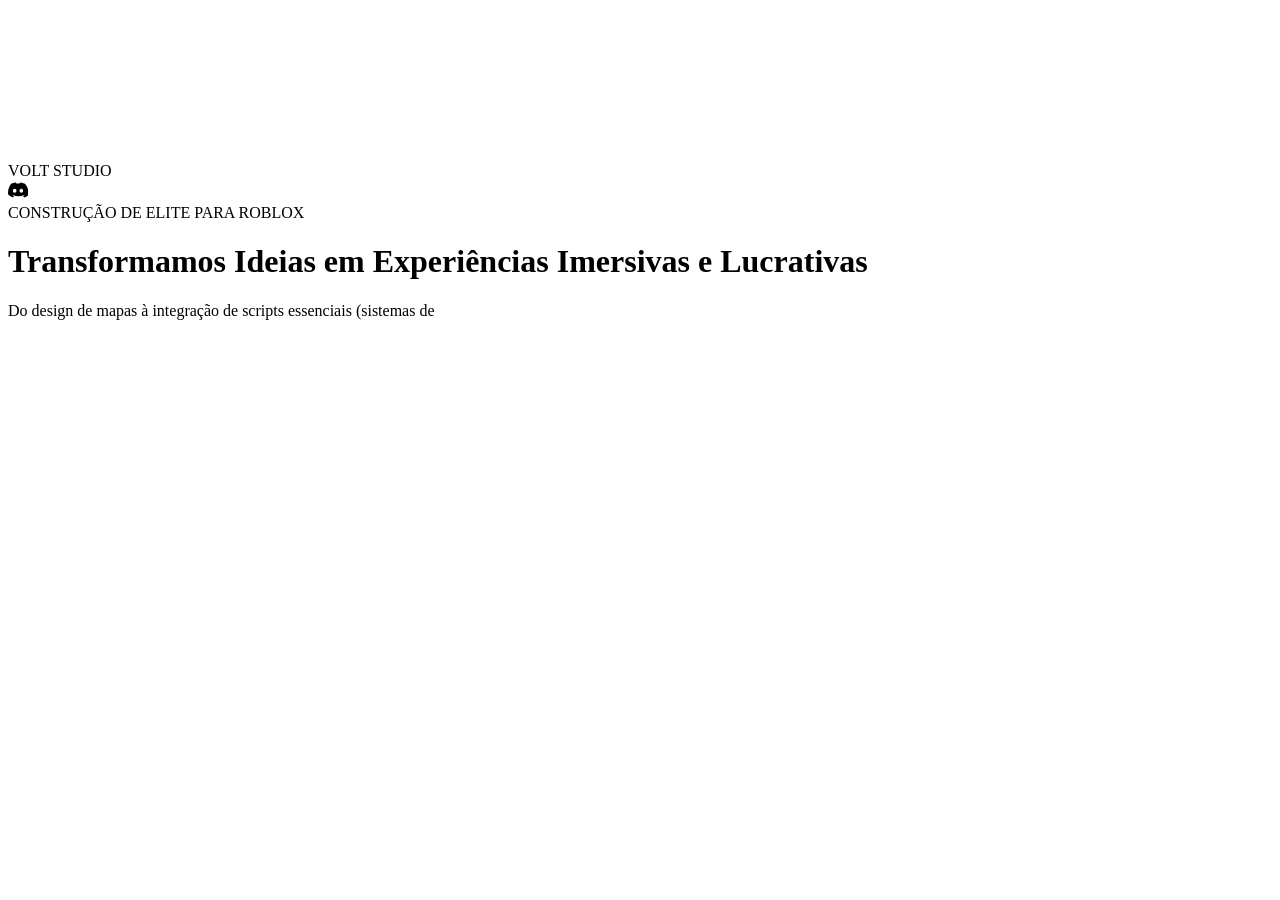
==== index.html @ dacbd47d "Update and rename VoltStudio.html to index.html" ====
<!DOCTYPE html>
<html lang="pt-BR">
<head>
    <meta charset="UTF-8">
    <meta name="viewport" content="width=device-width, initial-scale=1.0">
    <title>Volt Studio | Roblox High-End Build Commissions</title>
    
    <link rel="preconnect" href="https://fonts.googleapis.com">
    <link rel="preconnect" href="https://fonts.gstatic.com" crossorigin>
    <link href="https://fonts.googleapis.com/css2?family=Plus+Jakarta+Sans:wght@400;500;700;800&display=swap" rel="stylesheet">
    
    <link rel="stylesheet" href="style.css">
</head>
<body>

    <canvas id="ambient-canvas"></canvas>

    <div class="app-wrapper">
        
        <header class="main-header">
            <div class="logo-container">
                <span class="logo-v">V</span><span class="logo-o">O</span><span class="logo-rest">LT STUDIO</span>
            </div>
            <nav class="nav-socials">
                <a href="SUA_INVITE" target="_blank" rel="noopener noreferrer" class="social-link" aria-label="Discord">
                    <svg viewBox="0 0 127.14 96.36" width="20" height="20"><path d="M107.7,8.07A105.15,105.15,0,0,0,77.26,0a77.19,77.19,0,0,0-3.3,6.83A96.67,96.67,0,0,0,53.22,6.83,77.19,77.19,0,0,0,49.88,0,105.15,105.15,0,0,0,19.44,8.07C3.66,31.58-1.86,54.65,1,77.53A105.73,105.73,0,0,0,32,96.36a74.37,74.37,0,0,0,6.7-10.93,68.6,68.6,0,0,1-10.64-5.12c.91-.67,1.81-1.37,2.65-2.1a75.22,75.22,0,0,0,72.94,0c.84.73,1.74,1.43,2.65,2.1a68.56,68.56,0,0,1-10.64,5.12,74.74,74.74,0,0,0,6.7,10.93,105.54,105.54,0,0,0,32.61-18.83C129.55,47.91,123.75,25.07,107.7,8.07ZM42.45,65.69C36.18,65.69,31,60,31,53S36.18,40.36,42.45,40.36,53.87,46,53.87,53,48.72,65.69,42.45,65.69Zm42.24,0C78.41,65.69,73.24,60,73.24,53S78.41,40.36,84.69,40.36,96.11,46,96.11,53,91,65.69,84.69,65.69Z"/></svg>
                </a>
            </nav>
        </header>

        <main class="hero-section">
            <div class="badge-marketing">CONSTRUÇÃO DE ELITE PARA ROBLOX</div>
            <h1 class="main-headline">Transformamos Ideias em Experiências Imersivas <span class="highlight-orange">e Lucrativas</span></h1>
            <p class="sub-headline">Do design de mapas à integração de scripts essenciais (sistemas de
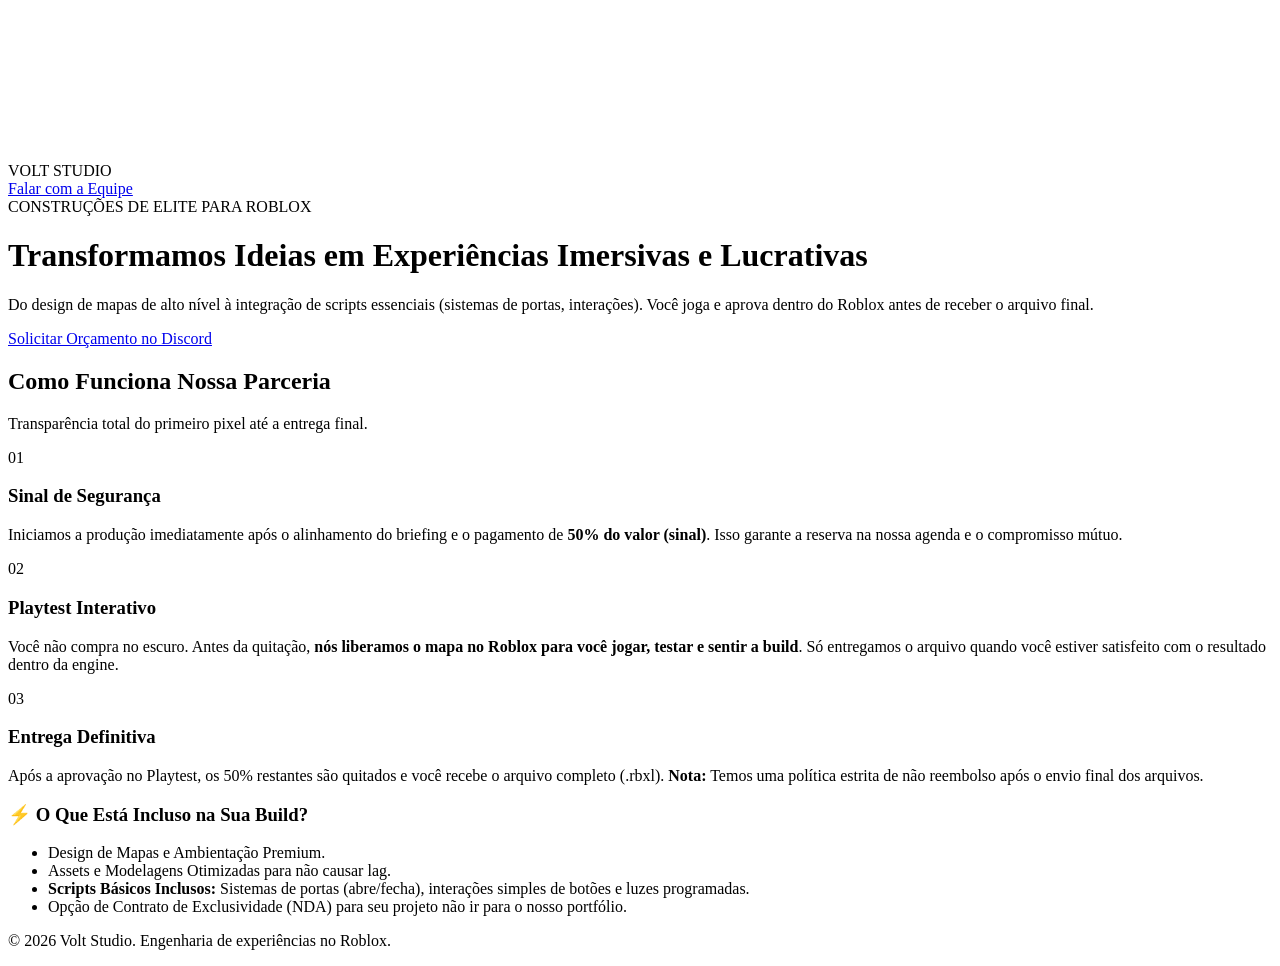
==== commit af86094f: "Update index.html" ====
--- a/index.html
+++ b/index.html
@@ -22,13 +22,70 @@
                 <span class="logo-v">V</span><span class="logo-o">O</span><span class="logo-rest">LT STUDIO</span>
             </div>
             <nav class="nav-socials">
-                <a href="SUA_INVITE" target="_blank" rel="noopener noreferrer" class="social-link" aria-label="Discord">
-                    <svg viewBox="0 0 127.14 96.36" width="20" height="20"><path d="M107.7,8.07A105.15,105.15,0,0,0,77.26,0a77.19,77.19,0,0,0-3.3,6.83A96.67,96.67,0,0,0,53.22,6.83,77.19,77.19,0,0,0,49.88,0,105.15,105.15,0,0,0,19.44,8.07C3.66,31.58-1.86,54.65,1,77.53A105.73,105.73,0,0,0,32,96.36a74.37,74.37,0,0,0,6.7-10.93,68.6,68.6,0,0,1-10.64-5.12c.91-.67,1.81-1.37,2.65-2.1a75.22,75.22,0,0,0,72.94,0c.84.73,1.74,1.43,2.65,2.1a68.56,68.56,0,0,1-10.64,5.12,74.74,74.74,0,0,0,6.7,10.93,105.54,105.54,0,0,0,32.61-18.83C129.55,47.91,123.75,25.07,107.7,8.07ZM42.45,65.69C36.18,65.69,31,60,31,53S36.18,40.36,42.45,40.36,53.87,46,53.87,53,48.72,65.69,42.45,65.69Zm42.24,0C78.41,65.69,73.24,60,73.24,53S78.41,40.36,84.69,40.36,96.11,46,96.11,53,91,65.69,84.69,65.69Z"/></svg>
+                <a href="SUA_INVITE_DISCORD" target="_blank" rel="noopener noreferrer" class="cta-button outline">
+                    Falar com a Equipe
                 </a>
             </nav>
         </header>
 
         <main class="hero-section">
-            <div class="badge-marketing">CONSTRUÇÃO DE ELITE PARA ROBLOX</div>
+            <div class="badge-marketing">CONSTRUÇÕES DE ELITE PARA ROBLOX</div>
             <h1 class="main-headline">Transformamos Ideias em Experiências Imersivas <span class="highlight-orange">e Lucrativas</span></h1>
-            <p class="sub-headline">Do design de mapas à integração de scripts essenciais (sistemas de
+            <p class="sub-headline">Do design de mapas de alto nível à integração de scripts essenciais (sistemas de portas, interações). Você joga e aprova dentro do Roblox antes de receber o arquivo final.</p>
+            
+            <div class="hero-actions">
+                <a href="SUA_INVITE_DISCORD" class="cta-button solid" target="_blank">
+                    Solicitar Orçamento no Discord
+                </a>
+            </div>
+        </main>
+
+        <div class="divider-line"></div>
+
+        <section class="marketing-grid">
+            <div class="section-title">
+                <h2>Como Funciona Nossa Parceria</h2>
+                <p>Transparência total do primeiro pixel até a entrega final.</p>
+            </div>
+            
+            <div class="cards-container">
+                <div class="feature-card">
+                    <div class="card-icon">01</div>
+                    <h3>Sinal de Segurança</h3>
+                    <p>Iniciamos a produção imediatamente após o alinhamento do briefing e o pagamento de <strong>50% do valor (sinal)</strong>. Isso garante a reserva na nossa agenda e o compromisso mútuo.</p>
+                </div>
+                
+                <div class="feature-card highlight-card">
+                    <div class="card-icon">02</div>
+                    <h3>Playtest Interativo</h3>
+                    <p>Você não compra no escuro. Antes da quitação, <strong>nós liberamos o mapa no Roblox para você jogar, testar e sentir a build</strong>. Só entregamos o arquivo quando você estiver satisfeito com o resultado dentro da engine.</p>
+                </div>
+                
+                <div class="feature-card">
+                    <div class="card-icon">03</div>
+                    <h3>Entrega Definitiva</h3>
+                    <p>Após a aprovação no Playtest, os 50% restantes são quitados e você recebe o arquivo completo (.rbxl). <strong>Nota:</strong> Temos uma política estrita de não reembolso após o envio final dos arquivos.</p>
+                </div>
+            </div>
+        </section>
+
+        <section class="scope-section">
+            <div class="scope-box">
+                <h3>⚡ O Que Está Incluso na Sua Build?</h3>
+                <ul class="scope-list">
+                    <li>Design de Mapas e Ambientação Premium.</li>
+                    <li>Assets e Modelagens Otimizadas para não causar lag.</li>
+                    <li><strong>Scripts Básicos Inclusos:</strong> Sistemas de portas (abre/fecha), interações simples de botões e luzes programadas.</li>
+                    <li>Opção de Contrato de Exclusividade (NDA) para seu projeto não ir para o nosso portfólio.</li>
+                </ul>
+            </div>
+        </section>
+
+        <footer>
+            <p>© 2026 Volt Studio. Engenharia de experiências no Roblox.</p>
+        </footer>
+    </div>
+
+    <script src="script.js"></script>
+</body>
+</html>
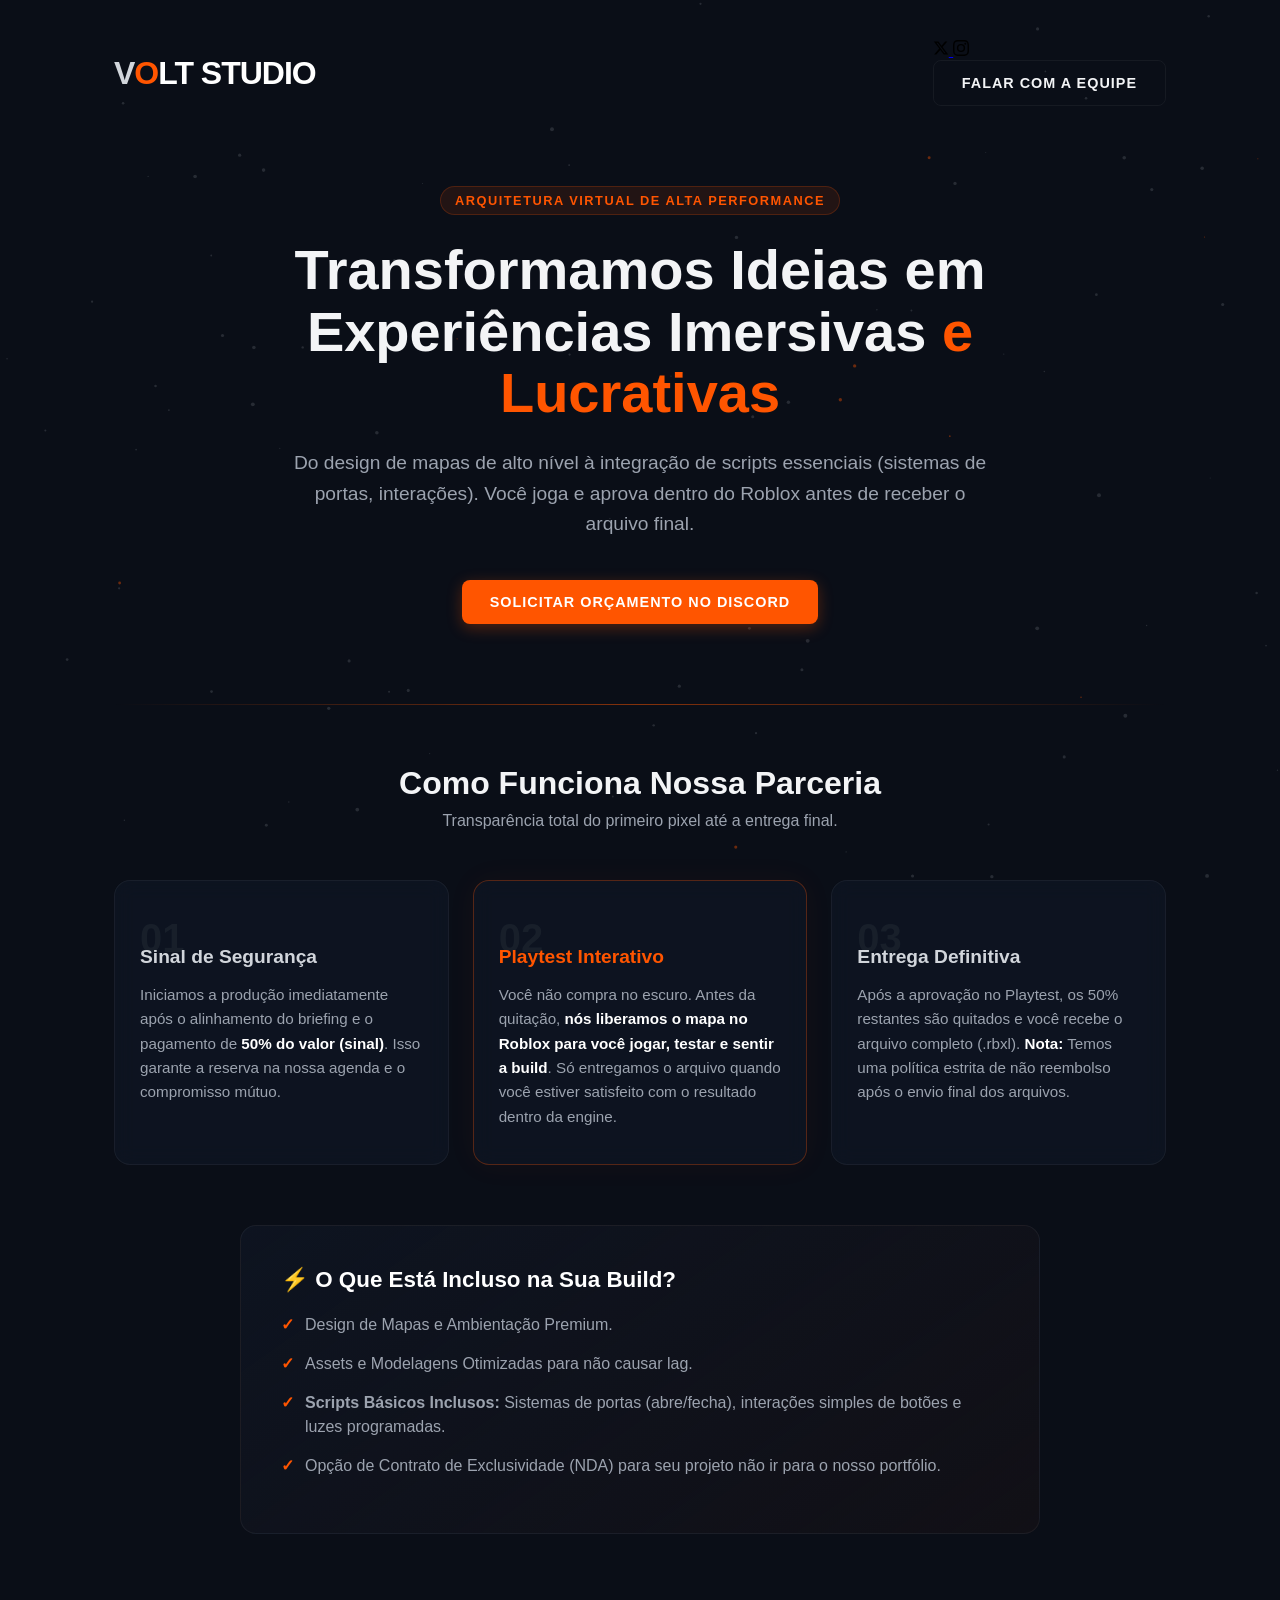
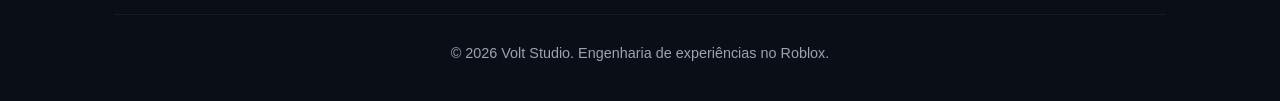
==== commit 9a477347: "Update index.html" ====
--- a/index.html
+++ b/index.html
@@ -3,7 +3,7 @@
 <head>
     <meta charset="UTF-8">
     <meta name="viewport" content="width=device-width, initial-scale=1.0">
-    <title>Volt Studio | Roblox High-End Build Commissions</title>
+    <title>Volt Studio | Roblox High-End Build</title>
     
     <link rel="preconnect" href="https://fonts.googleapis.com">
     <link rel="preconnect" href="https://fonts.gstatic.com" crossorigin>
@@ -21,20 +21,30 @@
             <div class="logo-container">
                 <span class="logo-v">V</span><span class="logo-o">O</span><span class="logo-rest">LT STUDIO</span>
             </div>
+            
             <nav class="nav-socials">
-                <a href="SUA_INVITE_DISCORD" target="_blank" rel="noopener noreferrer" class="cta-button outline">
+                <div class="social-icons-group">
+                    <a href="https://x.com/voltstudio_" target="_blank" rel="noopener noreferrer" aria-label="Twitter">
+                        <svg viewBox="0 0 24 24" width="16" height="16"><path d="M18.244 2.25h3.308l-7.227 8.26 8.502 11.24H16.17l-5.214-6.817L4.99 21.75H1.68l7.73-8.835L1.254 2.25H8.08l4.713 6.231zm-1.161 17.52h1.833L7.084 4.126H5.117z"/></svg>
+                    </a>
+                    <a href="https://www.instagram.com/voltstudio0_/" target="_blank" rel="noopener noreferrer" aria-label="Instagram">
+                        <svg viewBox="0 0 24 24" width="16" height="16"><path d="M12 2.163c3.204 0 3.584.012 4.85.07 3.252.148 4.771 1.691 4.919 4.919.058 1.265.069 1.645.069 4.849 0 3.205-.012 3.584-.069 4.849-.149 3.225-1.664 4.771-4.919 4.919-1.266.058-1.644.07-4.85.07-3.204 0-3.584-.012-4.849-.07-3.26-.149-4.771-1.699-4.919-4.92-.058-1.265-.07-1.644-.07-4.849 0-3.204.013-3.583.07-4.849.149-3.227 1.664-4.771 4.919-4.919 1.266-.057 1.645-.069 4.849-.069zM12 0C8.741 0 8.333.014 7.053.072 2.695.272.273 2.69.073 7.051.014 8.333 0 8.741 0 12c0 3.259.014 3.668.072 4.948.2 4.358 2.618 6.78 6.98 6.98 1.281.058 1.689.072 4.948.072 3.259 0 3.668-.014 4.948-.072 4.354-.2 6.782-2.618 6.979-6.98.059-1.28.073-1.689.073-4.948 0-3.259-.014-3.667-.072-4.947-.196-4.354-2.617-6.78-6.979-6.98C15.668.014 15.259 0 12 0zm0 5.838a6.162 6.162 0 1 0 0 12.324 6.162 6.162 0 0 0 0-12.324zM12 16a4 4 0 1 1 0-8 4 4 0 0 1 0 8zm6.406-11.845a1.44 1.44 0 1 0 0 2.881 1.44 1.44 0 0 0 0-2.881z"/></svg>
+                    </a>
+                </div>
+                
+                <a href="https://discord.gg/YEeSHvWg" target="_blank" rel="noopener noreferrer" class="cta-button outline">
                     Falar com a Equipe
                 </a>
             </nav>
         </header>
 
         <main class="hero-section">
-            <div class="badge-marketing">CONSTRUÇÕES DE ELITE PARA ROBLOX</div>
+            <div class="badge-marketing">ARQUITETURA VIRTUAL DE ALTA PERFORMANCE</div>
             <h1 class="main-headline">Transformamos Ideias em Experiências Imersivas <span class="highlight-orange">e Lucrativas</span></h1>
             <p class="sub-headline">Do design de mapas de alto nível à integração de scripts essenciais (sistemas de portas, interações). Você joga e aprova dentro do Roblox antes de receber o arquivo final.</p>
             
             <div class="hero-actions">
-                <a href="SUA_INVITE_DISCORD" class="cta-button solid" target="_blank">
+                <a href="https://discord.gg/YEeSHvWg" class="cta-button solid" target="_blank">
                     Solicitar Orçamento no Discord
                 </a>
             </div>
--- a/style.css
+++ b/style.css
@@ -0,0 +1,270 @@
+:root {
+    /* Paleta solicitada */
+    --bg-deep-blue: #0A0E17; /* Azul escuro bem fechado */
+    --logo-gray: #D1D5DB; /* Cinza claro */
+    --volt-orange: #FF5500; /* Laranja vivo */
+    --text-main: #F3F4F6;
+    --text-muted: #9CA3AF;
+    --card-bg: rgba(16, 24, 39, 0.6);
+    --card-border: rgba(255, 255, 255, 0.05);
+    
+    --font-global: 'Plus Jakarta Sans', sans-serif;
+}
+
+* {
+    margin: 0;
+    padding: 0;
+    box-sizing: border-box;
+    font-family: var(--font-global);
+}
+
+body {
+    background-color: var(--bg-deep-blue);
+    color: var(--text-main);
+    overflow-x: hidden;
+    min-height: 100vh;
+}
+
+/* Efeito de Fundo */
+#ambient-canvas {
+    position: fixed;
+    top: 0;
+    left: 0;
+    width: 100%;
+    height: 100%;
+    z-index: 1;
+    pointer-events: none;
+}
+
+.app-wrapper {
+    position: relative;
+    z-index: 2;
+    max-width: 1100px;
+    margin: 0 auto;
+    padding: 40px 24px;
+}
+
+/* Identidade do Logotipo */
+.main-header {
+    display: flex;
+    justify-content: space-between;
+    align-items: center;
+    margin-bottom: 80px;
+}
+
+.logo-container {
+    font-size: 2rem;
+    font-weight: 800;
+    letter-spacing: -1px;
+    user-select: none;
+}
+
+.logo-v { color: var(--logo-gray); }
+.logo-o { color: var(--volt-orange); }
+.logo-rest { color: #ffffff; }
+
+/* Botões CTA (Call to Action) */
+.cta-button {
+    display: inline-flex;
+    align-items: center;
+    justify-content: center;
+    padding: 14px 28px;
+    font-weight: 700;
+    border-radius: 8px;
+    text-decoration: none;
+    transition: all 0.3s ease;
+    text-transform: uppercase;
+    letter-spacing: 1px;
+    font-size: 0.9rem;
+}
+
+.cta-button.outline {
+    background: transparent;
+    color: var(--text-main);
+    border: 1px solid var(--card-border);
+}
+
+.cta-button.outline:hover {
+    border-color: var(--volt-orange);
+    color: var(--volt-orange);
+}
+
+.cta-button.solid {
+    background: var(--volt-orange);
+    color: #ffffff;
+    border: none;
+    box-shadow: 0 4px 15px rgba(255, 85, 0, 0.3);
+}
+
+.cta-button.solid:hover {
+    transform: translateY(-2px);
+    box-shadow: 0 8px 25px rgba(255, 85, 0, 0.5);
+}
+
+/* Hero Section */
+.hero-section {
+    text-align: center;
+    max-width: 850px;
+    margin: 0 auto 80px auto;
+}
+
+.badge-marketing {
+    display: inline-block;
+    padding: 6px 14px;
+    background: rgba(255, 85, 0, 0.1);
+    color: var(--volt-orange);
+    border: 1px solid rgba(255, 85, 0, 0.2);
+    border-radius: 20px;
+    font-size: 0.8rem;
+    font-weight: 700;
+    letter-spacing: 1.5px;
+    margin-bottom: 24px;
+}
+
+.main-headline {
+    font-size: 3.5rem;
+    line-height: 1.1;
+    font-weight: 800;
+    margin-bottom: 24px;
+}
+
+.highlight-orange {
+    color: var(--volt-orange);
+}
+
+.sub-headline {
+    font-size: 1.2rem;
+    color: var(--text-muted);
+    line-height: 1.6;
+    margin-bottom: 40px;
+    max-width: 700px;
+    margin-left: auto;
+    margin-right: auto;
+}
+
+/* Divisor */
+.divider-line {
+    height: 1px;
+    background: linear-gradient(90deg, transparent, rgba(255, 85, 0, 0.5), transparent);
+    margin: 60px 0;
+}
+
+/* Grid de Marketing (Regras Comerciais) */
+.section-title {
+    text-align: center;
+    margin-bottom: 50px;
+}
+
+.section-title h2 {
+    font-size: 2rem;
+    margin-bottom: 10px;
+}
+
+.section-title p {
+    color: var(--text-muted);
+}
+
+.cards-container {
+    display: grid;
+    grid-template-columns: repeat(3, 1fr);
+    gap: 24px;
+    margin-bottom: 60px;
+}
+
+.feature-card {
+    background: var(--card-bg);
+    border: 1px solid var(--card-border);
+    padding: 35px 25px;
+    border-radius: 16px;
+    backdrop-filter: blur(10px);
+    transition: transform 0.3s ease;
+}
+
+.feature-card:hover {
+    transform: translateY(-5px);
+    border-color: rgba(255, 255, 255, 0.1);
+}
+
+.highlight-card {
+    border-color: rgba(255, 85, 0, 0.3);
+    position: relative;
+    box-shadow: 0 0 30px rgba(255, 85, 0, 0.05);
+}
+
+.card-icon {
+    font-size: 2.5rem;
+    font-weight: 800;
+    color: rgba(255, 255, 255, 0.05);
+    margin-bottom: -15px;
+}
+
+.feature-card h3 {
+    font-size: 1.2rem;
+    margin-bottom: 15px;
+    color: var(--logo-gray);
+}
+
+.highlight-card h3 {
+    color: var(--volt-orange);
+}
+
+.feature-card p {
+    color: var(--text-muted);
+    font-size: 0.95rem;
+    line-height: 1.6;
+}
+
+.feature-card p strong {
+    color: #fff;
+}
+
+/* Escopo e Scripts */
+.scope-box {
+    background: linear-gradient(145deg, var(--card-bg), rgba(255, 85, 0, 0.03));
+    border: 1px solid var(--card-border);
+    border-radius: 16px;
+    padding: 40px;
+    max-width: 800px;
+    margin: 0 auto 80px auto;
+}
+
+.scope-box h3 {
+    margin-bottom: 20px;
+    font-size: 1.4rem;
+    color: #fff;
+}
+
+.scope-list {
+    list-style: none;
+}
+
+.scope-list li {
+    color: var(--text-muted);
+    margin-bottom: 15px;
+    padding-left: 24px;
+    position: relative;
+    line-height: 1.5;
+}
+
+.scope-list li::before {
+    content: '✓';
+    position: absolute;
+    left: 0;
+    color: var(--volt-orange);
+    font-weight: bold;
+}
+
+footer {
+    text-align: center;
+    color: var(--text-muted);
+    font-size: 0.9rem;
+    border-top: 1px solid var(--card-border);
+    padding-top: 30px;
+}
+
+/* Responsividade */
+@media (max-width: 900px) {
+    .cards-container { grid-template-columns: 1fr; }
+    .main-headline { font-size: 2.5rem; }
+    .main-header { flex-direction: column; gap: 20px; }
+}
